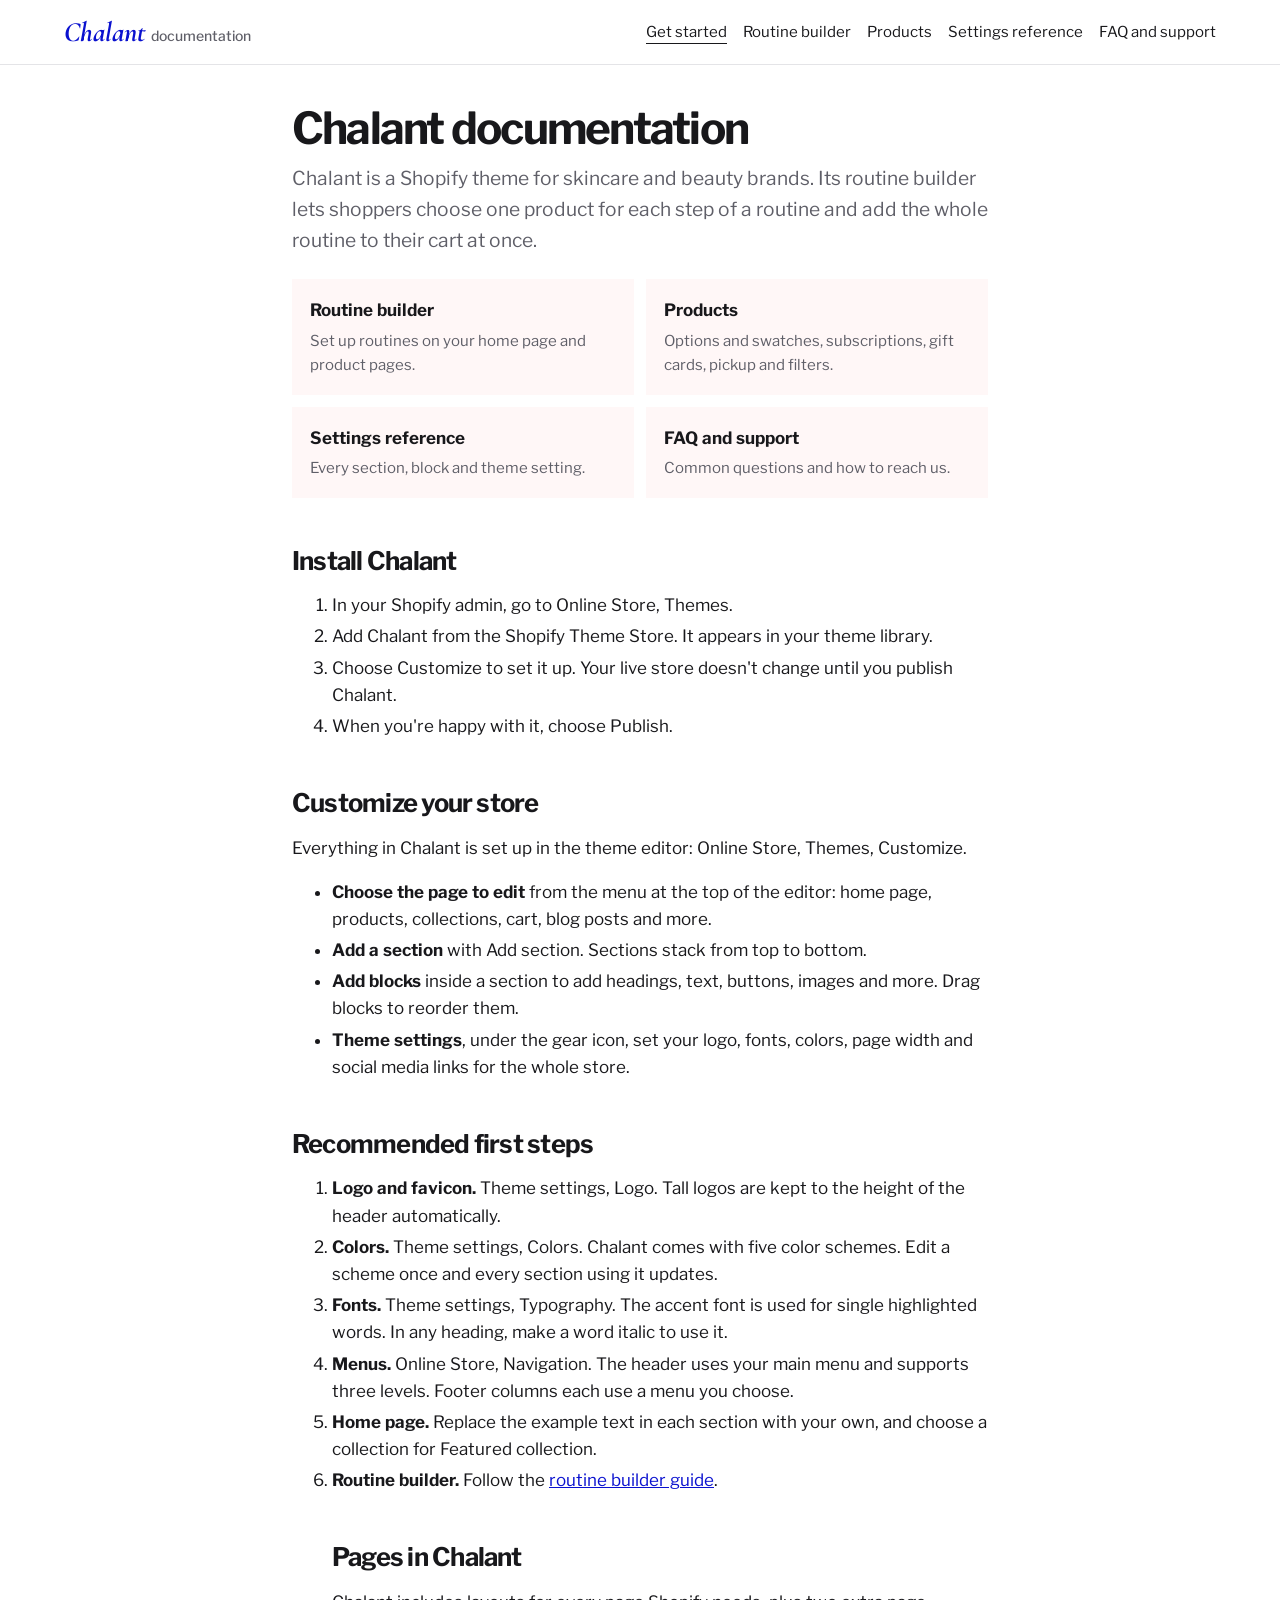
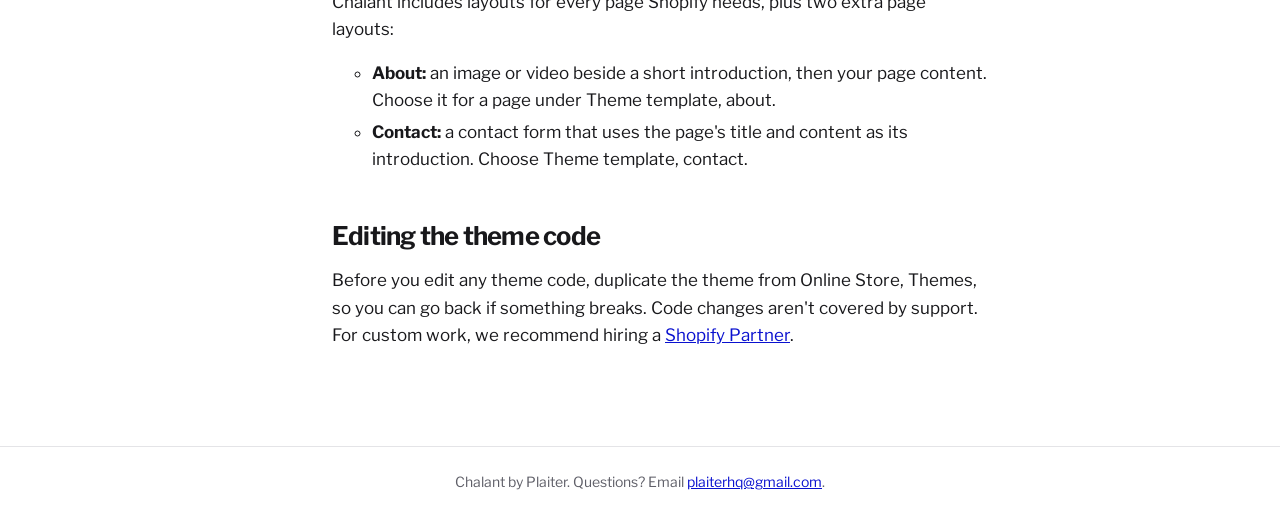
==== index.html @ dfd366be "Chalant merchant documentation Co-Authored-By: Claude Opus 5.5 <noreply@anthropic.com>" ====
<!doctype html>
<html lang="en">
<head>
<meta charset="utf-8">
<meta name="viewport" content="width=device-width, initial-scale=1">
<title>Get started – Chalant documentation</title>
<meta name="description" content="Documentation for Chalant, a Shopify theme for skincare and beauty brands.">
<link rel="preconnect" href="https://fonts.googleapis.com">
<link rel="stylesheet" href="https://fonts.googleapis.com/css2?family=Cormorant:ital,wght@1,700&family=Libre+Franklin:wght@400;500;600;700&display=swap">
<link rel="stylesheet" href="style.css">
</head>
<body>
<a class="skip" href="#content">Skip to content</a>
<header class="top"><div class="top-inner"><a class="brand" href="index.html">Chalant<span>documentation</span></a><nav aria-label="Documentation"><a href="index.html" aria-current="page">Get started</a><a href="routine-builder.html">Routine builder</a><a href="products.html">Products</a><a href="settings.html">Settings reference</a><a href="faq.html">FAQ and support</a></nav></div></header>
<main id="content">

<h1>Chalant documentation</h1>
<p class="lede">Chalant is a Shopify theme for skincare and beauty brands. Its routine builder lets shoppers choose one product for each step of a routine and add the whole routine to their cart at once.</p>

<div class="cards">
  <a class="card" href="routine-builder.html"><strong>Routine builder</strong><span>Set up routines on your home page and product pages.</span></a>
  <a class="card" href="products.html"><strong>Products</strong><span>Options and swatches, subscriptions, gift cards, pickup and filters.</span></a>
  <a class="card" href="settings.html"><strong>Settings reference</strong><span>Every section, block and theme setting.</span></a>
  <a class="card" href="faq.html"><strong>FAQ and support</strong><span>Common questions and how to reach us.</span></a>
</div>

<h2 id="install">Install Chalant</h2>
<ol>
  <li>In your Shopify admin, go to Online Store, Themes.</li>
  <li>Add Chalant from the Shopify Theme Store. It appears in your theme library.</li>
  <li>Choose Customize to set it up. Your live store doesn't change until you publish Chalant.</li>
  <li>When you're happy with it, choose Publish.</li>
</ol>

<h2 id="customize">Customize your store</h2>
<p>Everything in Chalant is set up in the theme editor: Online Store, Themes, Customize.</p>
<ul>
  <li><strong>Choose the page to edit</strong> from the menu at the top of the editor: home page, products, collections, cart, blog posts and more.</li>
  <li><strong>Add a section</strong> with Add section. Sections stack from top to bottom.</li>
  <li><strong>Add blocks</strong> inside a section to add headings, text, buttons, images and more. Drag blocks to reorder them.</li>
  <li><strong>Theme settings</strong>, under the gear icon, set your logo, fonts, colors, page width and social media links for the whole store.</li>
</ul>

<h2 id="first-steps">Recommended first steps</h2>
<ol>
  <li><strong>Logo and favicon.</strong> Theme settings, Logo. Tall logos are kept to the height of the header automatically.</li>
  <li><strong>Colors.</strong> Theme settings, Colors. Chalant comes with five color schemes. Edit a scheme once and every section using it updates.</li>
  <li><strong>Fonts.</strong> Theme settings, Typography. The accent font is used for single highlighted words. In any heading, make a word italic to use it.</li>
  <li><strong>Menus.</strong> Online Store, Navigation. The header uses your main menu and supports three levels. Footer columns each use a menu you choose.</li>
  <li><strong>Home page.</strong> Replace the example text in each section with your own, and choose a collection for Featured collection.</li>
  <li><strong>Routine builder.</strong> Follow the <a href="routine-builder.html">routine builder guide</a>.</li>
</ul>

<h2 id="templates">Pages in Chalant</h2>
<p>Chalant includes layouts for every page Shopify needs, plus two extra page layouts:</p>
<ul>
  <li><strong>About:</strong> an image or video beside a short introduction, then your page content. Choose it for a page under Theme template, about.</li>
  <li><strong>Contact:</strong> a contact form that uses the page's title and content as its introduction. Choose Theme template, contact.</li>
</ul>

<h2 id="code">Editing the theme code</h2>
<p>Before you edit any theme code, duplicate the theme from Online Store, Themes, so you can go back if something breaks. Code changes aren't covered by support. For custom work, we recommend hiring a <a href="https://www.shopify.com/partners/directory">Shopify Partner</a>.</p>

</main>
<footer>Chalant by Plaiter. Questions? Email <a href="mailto:plaiterhq@gmail.com">plaiterhq@gmail.com</a>.</footer>
</body>
</html>
---- style.css ----
:root{--bg:#fff;--fg:#18181b;--muted:#5f5f68;--surface:#f4f4f5;--blush:#fff7f7;--line:#e4e4e7;--accent:#0a11cf;
--body:"Libre Franklin","Helvetica Neue",Arial,sans-serif;--display:"Cormorant",Georgia,serif}
@media (prefers-color-scheme:dark){:root{--bg:#0d0d10;--fg:#f4f4f5;--muted:#a8a8b3;--surface:#1b1b20;--blush:#1f1618;--line:#2c2c33;--accent:#9da1ff;color-scheme:dark}}
*{box-sizing:border-box}
body{margin:0;background:var(--bg);color:var(--fg);font:400 17px/1.6 var(--body)}
a{color:var(--accent)}
a:hover{text-decoration-thickness:2px}
:focus-visible{outline:2px solid var(--accent);outline-offset:3px}
.skip{position:absolute;left:-999px}.skip:focus{left:16px;top:16px;background:var(--bg);padding:8px 12px;z-index:2}
.top{border-bottom:1px solid var(--line);padding:0 20px}
.top-inner{max-width:72rem;margin:0 auto;display:flex;flex-wrap:wrap;align-items:center;gap:8px 24px;min-height:64px}
.brand{font:italic 700 28px/1 var(--display);color:var(--accent);text-decoration:none;margin-right:auto}
.brand span{font:500 14px var(--body);color:var(--muted);font-style:normal;margin-left:6px}
.top nav{display:flex;flex-wrap:wrap;gap:4px 16px}
.top nav a{color:var(--fg);text-decoration:none;font-size:15px;padding:10px 0}
.top nav a[aria-current=page]{text-decoration:underline;text-underline-offset:6px}
.top nav a:hover{color:var(--accent)}
main{max-width:46rem;margin:0 auto;padding:40px 20px 80px}
main.wide{max-width:60rem}
h1{font-size:clamp(2rem,1.6rem + 2vw,2.75rem);line-height:1.05;letter-spacing:-.04em;margin:0 0 12px;text-wrap:balance}
h2{font-size:1.6rem;letter-spacing:-.03em;margin:48px 0 12px;line-height:1.15}
h3{font-size:1.25rem;letter-spacing:-.02em;margin:36px 0 8px}
h4{font-size:1.05rem;margin:28px 0 6px}
h5{font-size:.95rem;margin:16px 0 6px;color:var(--muted)}
.lede{font-size:1.2rem;color:var(--muted);margin:0 0 24px}
.muted{color:var(--muted)}
li{margin:4px 0}
code{background:var(--surface);padding:1px 6px;font-size:.9em}
.cards{display:grid;grid-template-columns:repeat(2,minmax(0,1fr));gap:12px;margin:24px 0}
@media (max-width:560px){.cards{grid-template-columns:1fr}}
.card{display:flex;flex-direction:column;gap:4px;padding:18px;background:var(--blush);color:var(--fg);text-decoration:none}
.card span{color:var(--muted);font-size:15px}
.card:hover strong{color:var(--accent)}
.toc{display:flex;flex-wrap:wrap;gap:8px;margin:0 0 8px}
.toc a{background:var(--surface);color:var(--fg);text-decoration:none;padding:8px 14px;border-radius:999px;font-size:15px}
.table{overflow-x:auto;margin:8px 0 16px}
table{border-collapse:collapse;width:100%;font-size:15px}
th,td{text-align:left;vertical-align:top;padding:10px 12px;border-bottom:1px solid var(--line)}
thead th{font-size:13px;text-transform:uppercase;letter-spacing:.05em;color:var(--muted)}
tbody th{font-weight:600;width:34%}
tr.group th{background:var(--surface);font-size:13px;text-transform:uppercase;letter-spacing:.05em}
tr.note td{color:var(--muted)}
details{border-bottom:1px solid var(--line);padding:4px 0}
summary{cursor:pointer;font-weight:600;min-height:44px;display:flex;align-items:center}
summary:hover{color:var(--accent)}
details p{margin:0 0 14px;color:var(--muted)}
footer{border-top:1px solid var(--line);padding:24px 20px;color:var(--muted);font-size:14px;text-align:center}
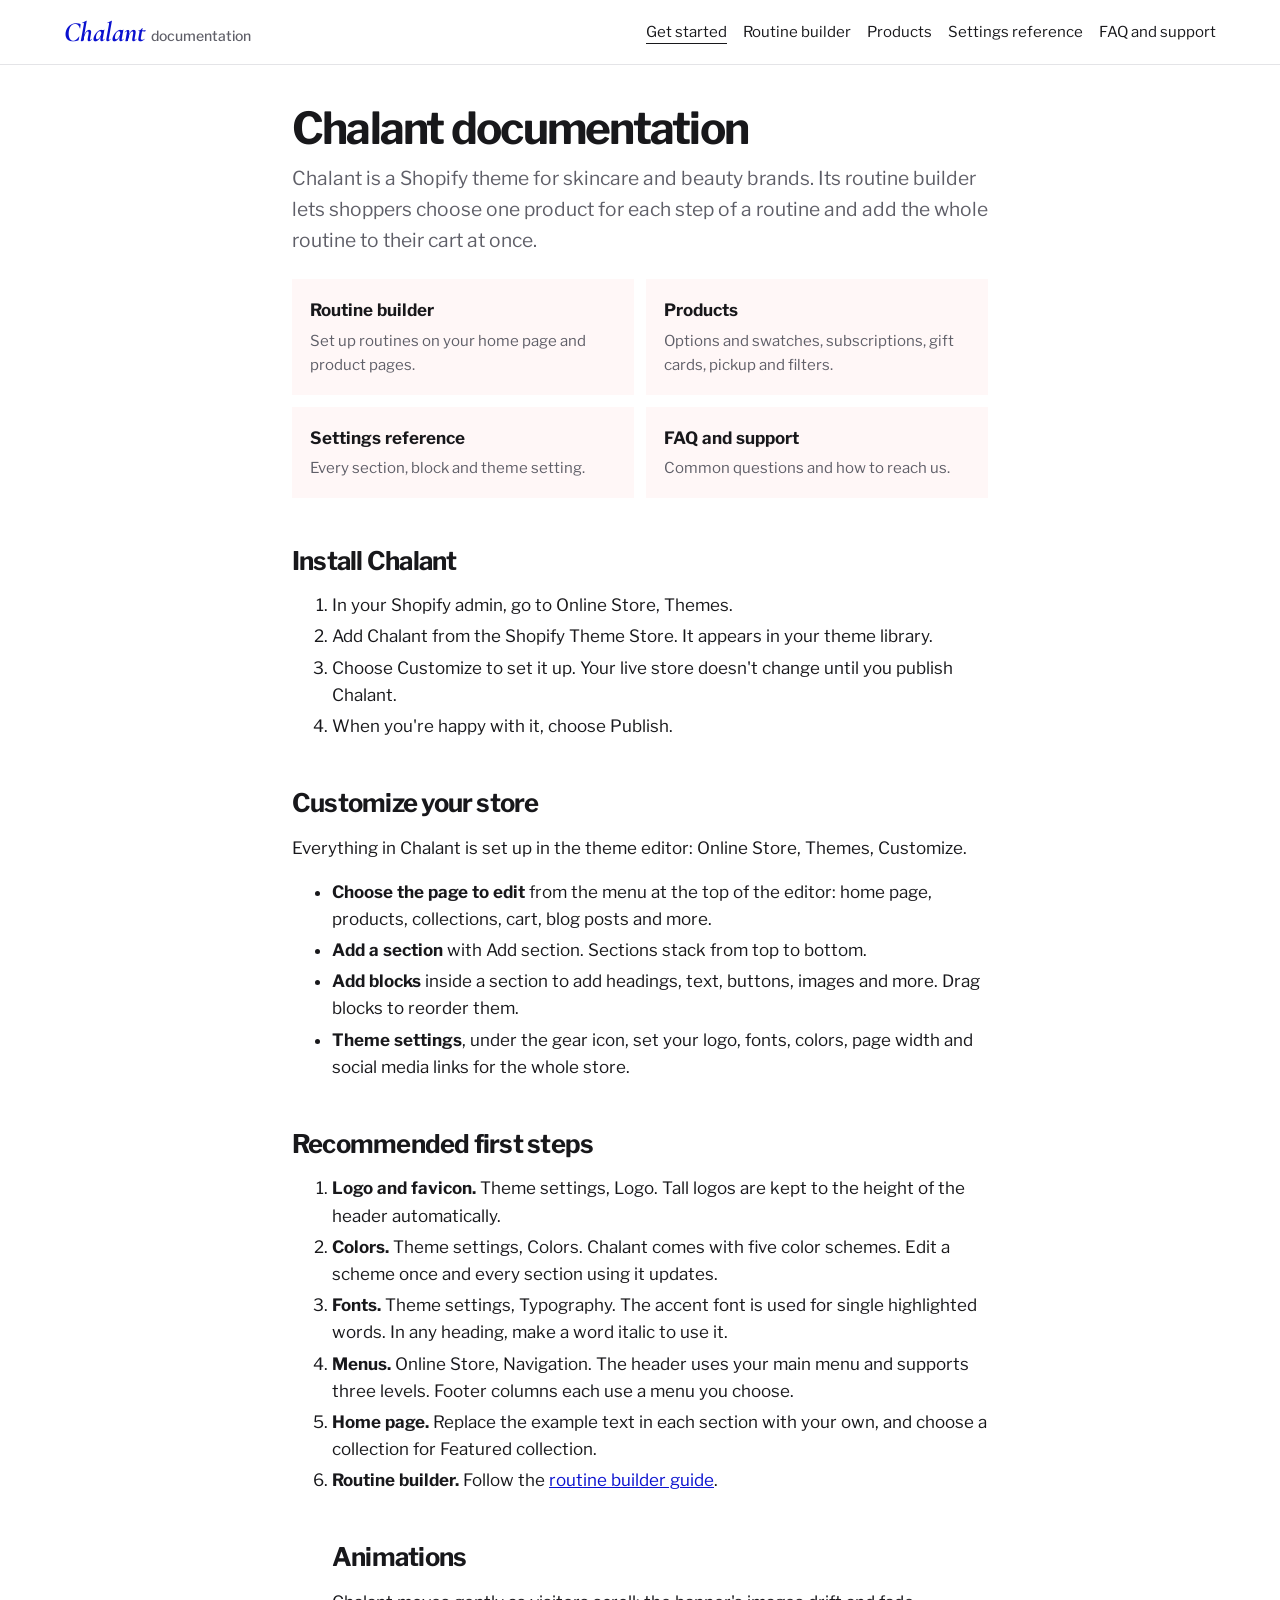
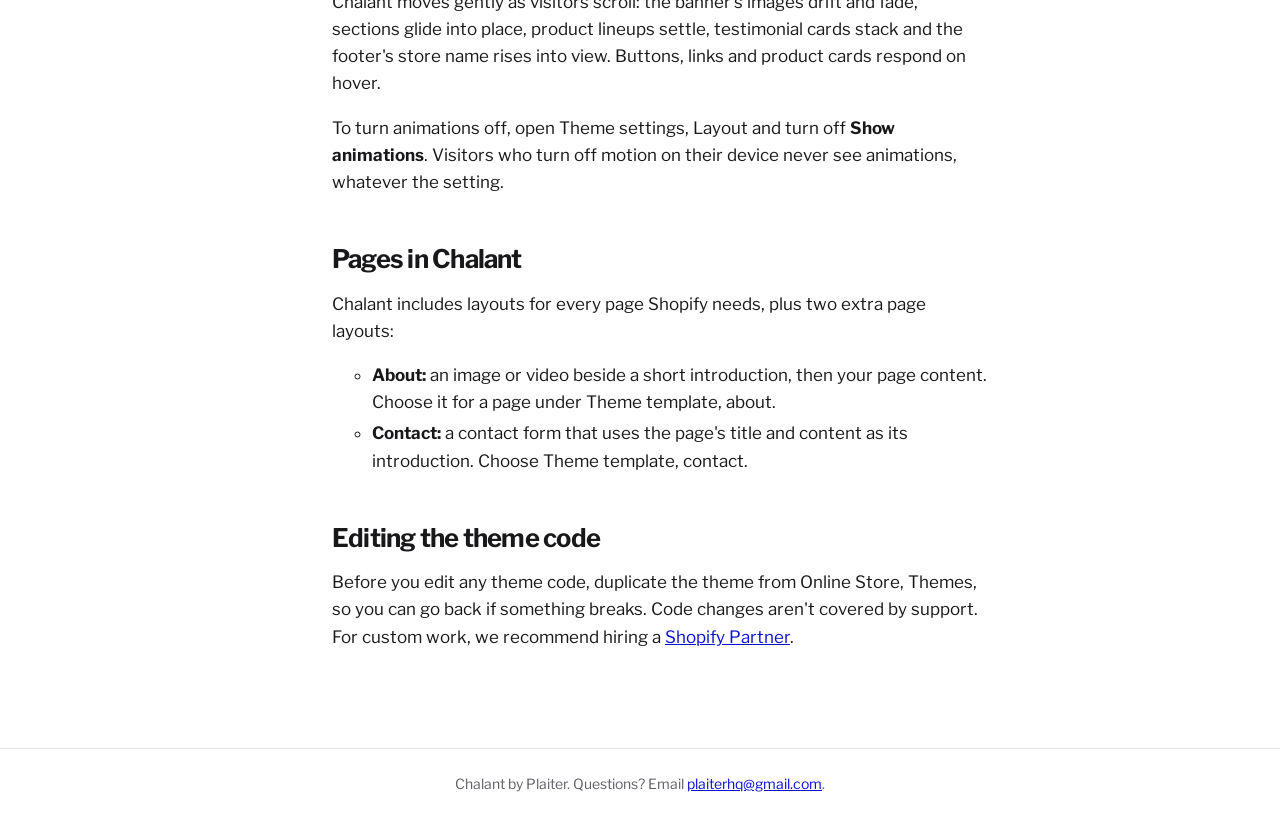
==== commit ff6bc145: "Document animations, the foreground image and the Product lineup section Co-Authored-By: Claude Opus" ====
--- a/index.html
+++ b/index.html
@@ -51,6 +51,10 @@
   <li><strong>Routine builder.</strong> Follow the <a href="routine-builder.html">routine builder guide</a>.</li>
 </ul>
 
+<h2 id="animations">Animations</h2>
+<p>Chalant moves gently as visitors scroll: the banner's images drift and fade, sections glide into place, product lineups settle, testimonial cards stack and the footer's store name rises into view. Buttons, links and product cards respond on hover.</p>
+<p>To turn animations off, open Theme settings, Layout and turn off <strong>Show animations</strong>. Visitors who turn off motion on their device never see animations, whatever the setting.</p>
+
 <h2 id="templates">Pages in Chalant</h2>
 <p>Chalant includes layouts for every page Shopify needs, plus two extra page layouts:</p>
 <ul>
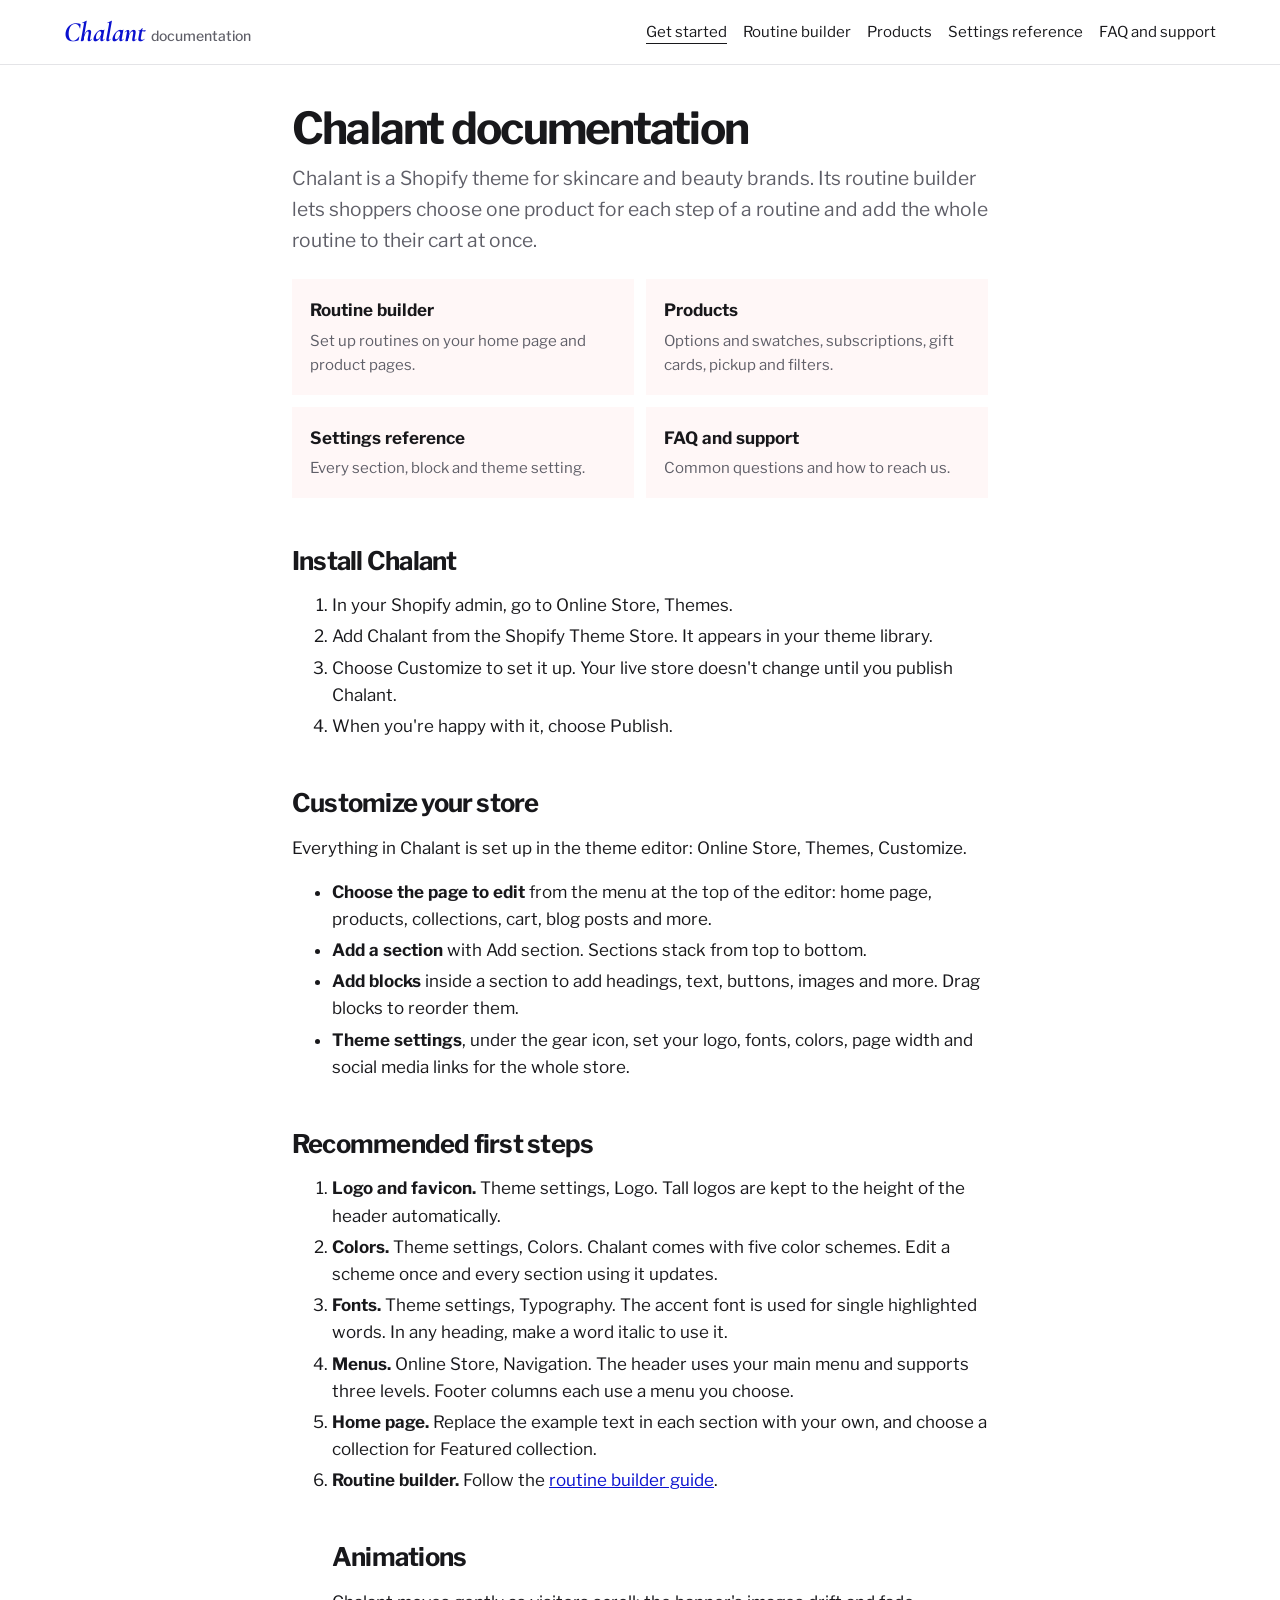
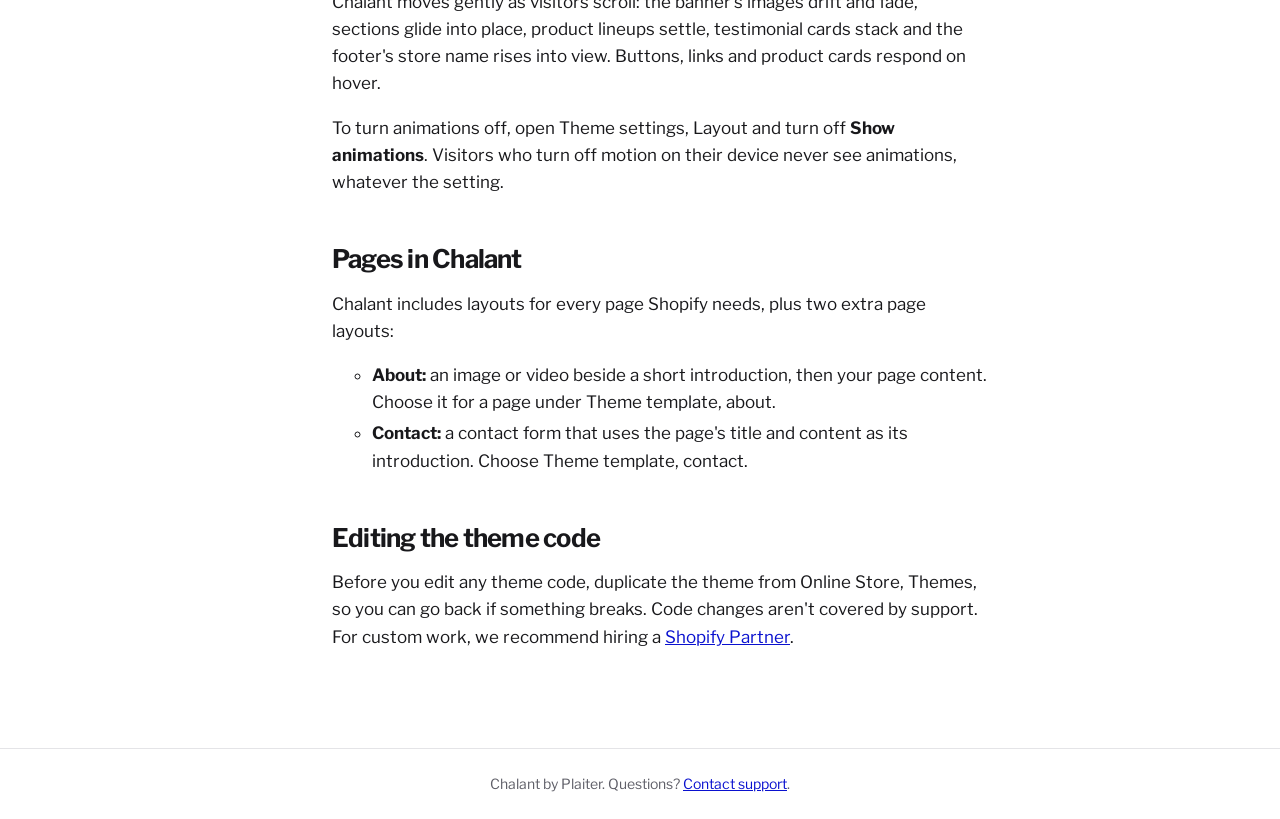
==== commit 32e21d21: "Link the Chalant support form Co-Authored-By: Claude Opus 5.5 <noreply@anthropic.com>" ====
--- a/index.html
+++ b/index.html
@@ -66,6 +66,6 @@
 <p>Before you edit any theme code, duplicate the theme from Online Store, Themes, so you can go back if something breaks. Code changes aren't covered by support. For custom work, we recommend hiring a <a href="https://www.shopify.com/partners/directory">Shopify Partner</a>.</p>
 
 </main>
-<footer>Chalant by Plaiter. Questions? Email <a href="mailto:plaiterhq@gmail.com">plaiterhq@gmail.com</a>.</footer>
+<footer>Chalant by Plaiter. Questions? <a href="https://form.jotform.com/262867756735071">Contact support</a>.</footer>
 </body>
 </html>
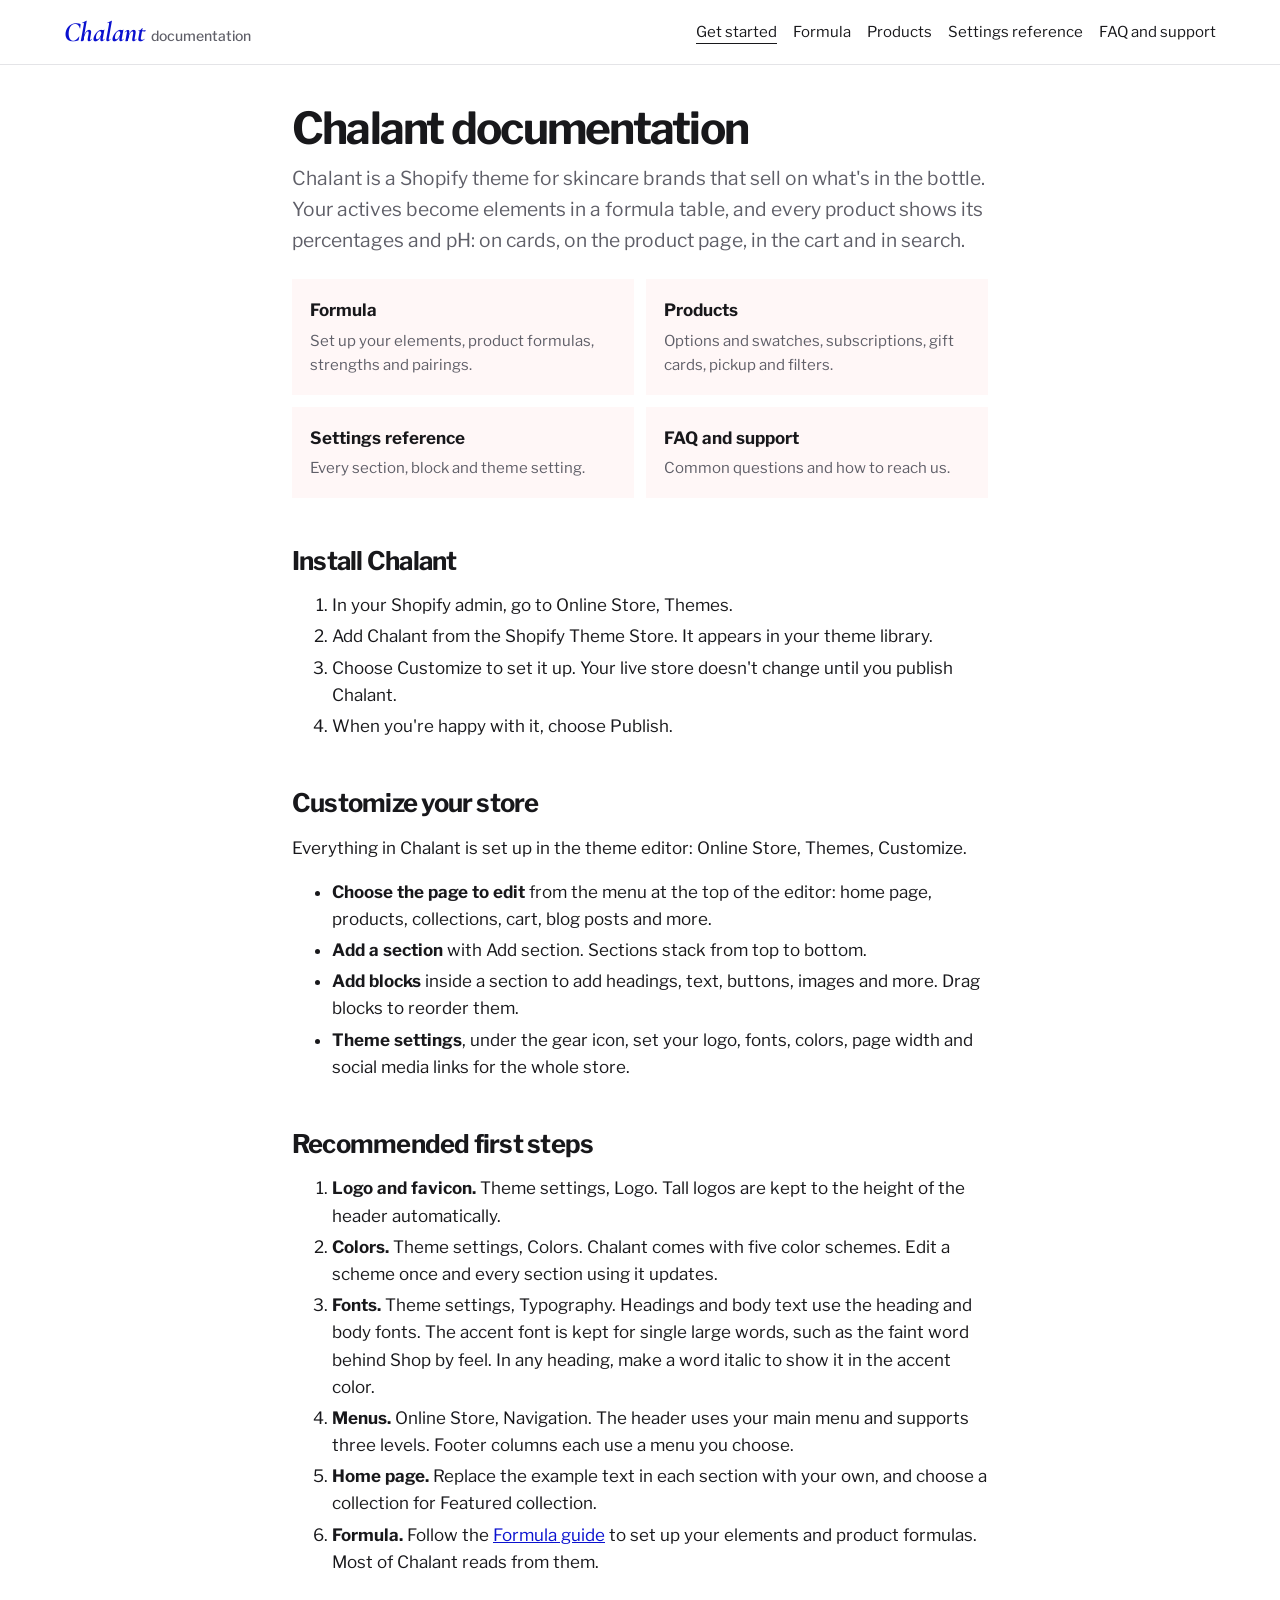
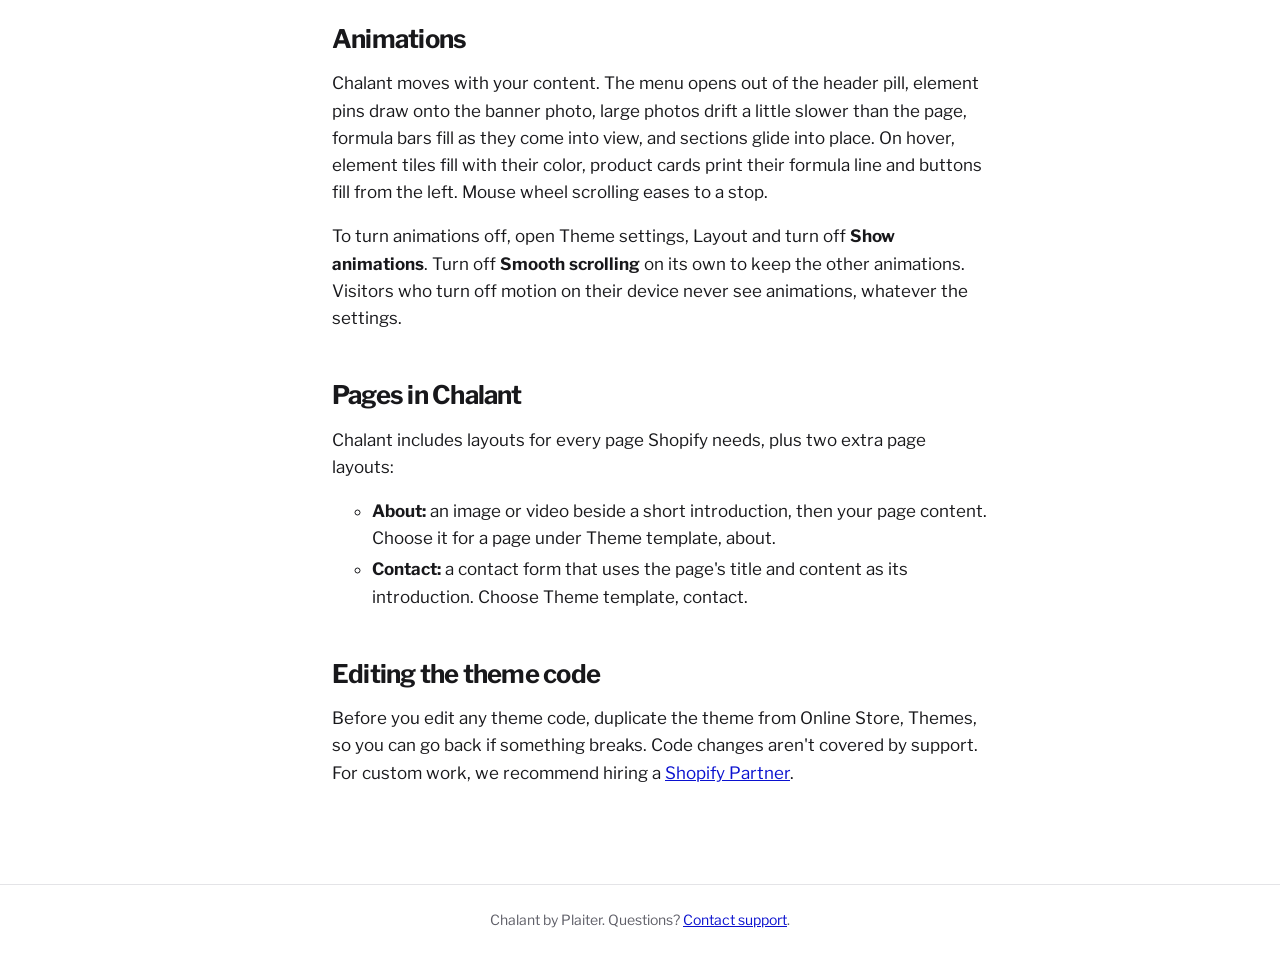
==== commit b45d291e: "Document Chalant Formula: elements, formulas, strengths and pairings Replace the routine builder gui" ====
--- a/index.html
+++ b/index.html
@@ -11,14 +11,14 @@
 </head>
 <body>
 <a class="skip" href="#content">Skip to content</a>
-<header class="top"><div class="top-inner"><a class="brand" href="index.html">Chalant<span>documentation</span></a><nav aria-label="Documentation"><a href="index.html" aria-current="page">Get started</a><a href="routine-builder.html">Routine builder</a><a href="products.html">Products</a><a href="settings.html">Settings reference</a><a href="faq.html">FAQ and support</a></nav></div></header>
+<header class="top"><div class="top-inner"><a class="brand" href="index.html">Chalant<span>documentation</span></a><nav aria-label="Documentation"><a href="index.html" aria-current="page">Get started</a><a href="formula.html">Formula</a><a href="products.html">Products</a><a href="settings.html">Settings reference</a><a href="faq.html">FAQ and support</a></nav></div></header>
 <main id="content">
 
 <h1>Chalant documentation</h1>
-<p class="lede">Chalant is a Shopify theme for skincare and beauty brands. Its routine builder lets shoppers choose one product for each step of a routine and add the whole routine to their cart at once.</p>
+<p class="lede">Chalant is a Shopify theme for skincare brands that sell on what's in the bottle. Your actives become elements in a formula table, and every product shows its percentages and pH: on cards, on the product page, in the cart and in search.</p>
 
 <div class="cards">
-  <a class="card" href="routine-builder.html"><strong>Routine builder</strong><span>Set up routines on your home page and product pages.</span></a>
+  <a class="card" href="formula.html"><strong>Formula</strong><span>Set up your elements, product formulas, strengths and pairings.</span></a>
   <a class="card" href="products.html"><strong>Products</strong><span>Options and swatches, subscriptions, gift cards, pickup and filters.</span></a>
   <a class="card" href="settings.html"><strong>Settings reference</strong><span>Every section, block and theme setting.</span></a>
   <a class="card" href="faq.html"><strong>FAQ and support</strong><span>Common questions and how to reach us.</span></a>
@@ -45,15 +45,15 @@
 <ol>
   <li><strong>Logo and favicon.</strong> Theme settings, Logo. Tall logos are kept to the height of the header automatically.</li>
   <li><strong>Colors.</strong> Theme settings, Colors. Chalant comes with five color schemes. Edit a scheme once and every section using it updates.</li>
-  <li><strong>Fonts.</strong> Theme settings, Typography. The accent font is used for single highlighted words. In any heading, make a word italic to use it.</li>
+  <li><strong>Fonts.</strong> Theme settings, Typography. Headings and body text use the heading and body fonts. The accent font is kept for single large words, such as the faint word behind Shop by feel. In any heading, make a word italic to show it in the accent color.</li>
   <li><strong>Menus.</strong> Online Store, Navigation. The header uses your main menu and supports three levels. Footer columns each use a menu you choose.</li>
   <li><strong>Home page.</strong> Replace the example text in each section with your own, and choose a collection for Featured collection.</li>
-  <li><strong>Routine builder.</strong> Follow the <a href="routine-builder.html">routine builder guide</a>.</li>
+  <li><strong>Formula.</strong> Follow the <a href="formula.html">Formula guide</a> to set up your elements and product formulas. Most of Chalant reads from them.</li>
 </ul>
 
 <h2 id="animations">Animations</h2>
-<p>Chalant moves gently as visitors scroll: the banner's images drift and fade, sections glide into place, product lineups settle, testimonial cards stack and the footer's store name rises into view. Buttons, links and product cards respond on hover.</p>
-<p>To turn animations off, open Theme settings, Layout and turn off <strong>Show animations</strong>. Visitors who turn off motion on their device never see animations, whatever the setting.</p>
+<p>Chalant moves with your content. The menu opens out of the header pill, element pins draw onto the banner photo, large photos drift a little slower than the page, formula bars fill as they come into view, and sections glide into place. On hover, element tiles fill with their color, product cards print their formula line and buttons fill from the left. Mouse wheel scrolling eases to a stop.</p>
+<p>To turn animations off, open Theme settings, Layout and turn off <strong>Show animations</strong>. Turn off <strong>Smooth scrolling</strong> on its own to keep the other animations. Visitors who turn off motion on their device never see animations, whatever the settings.</p>
 
 <h2 id="templates">Pages in Chalant</h2>
 <p>Chalant includes layouts for every page Shopify needs, plus two extra page layouts:</p>
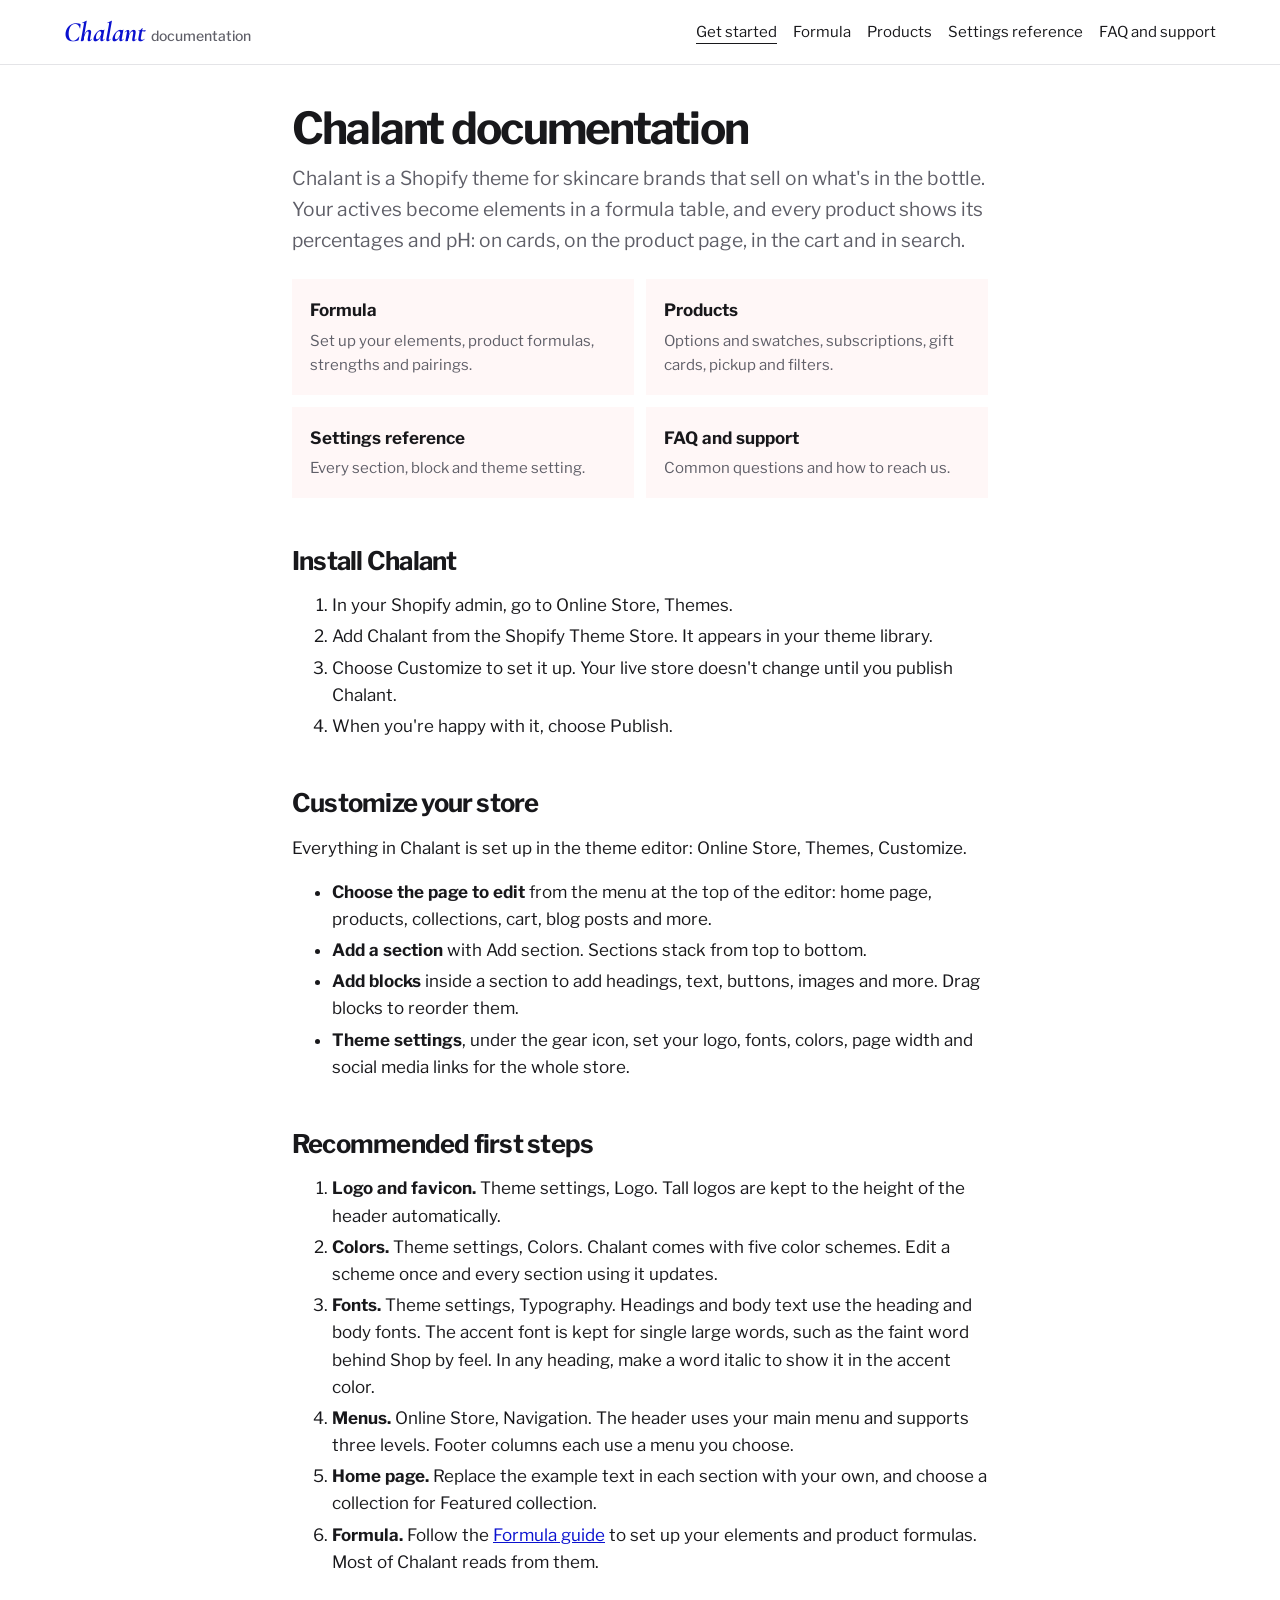
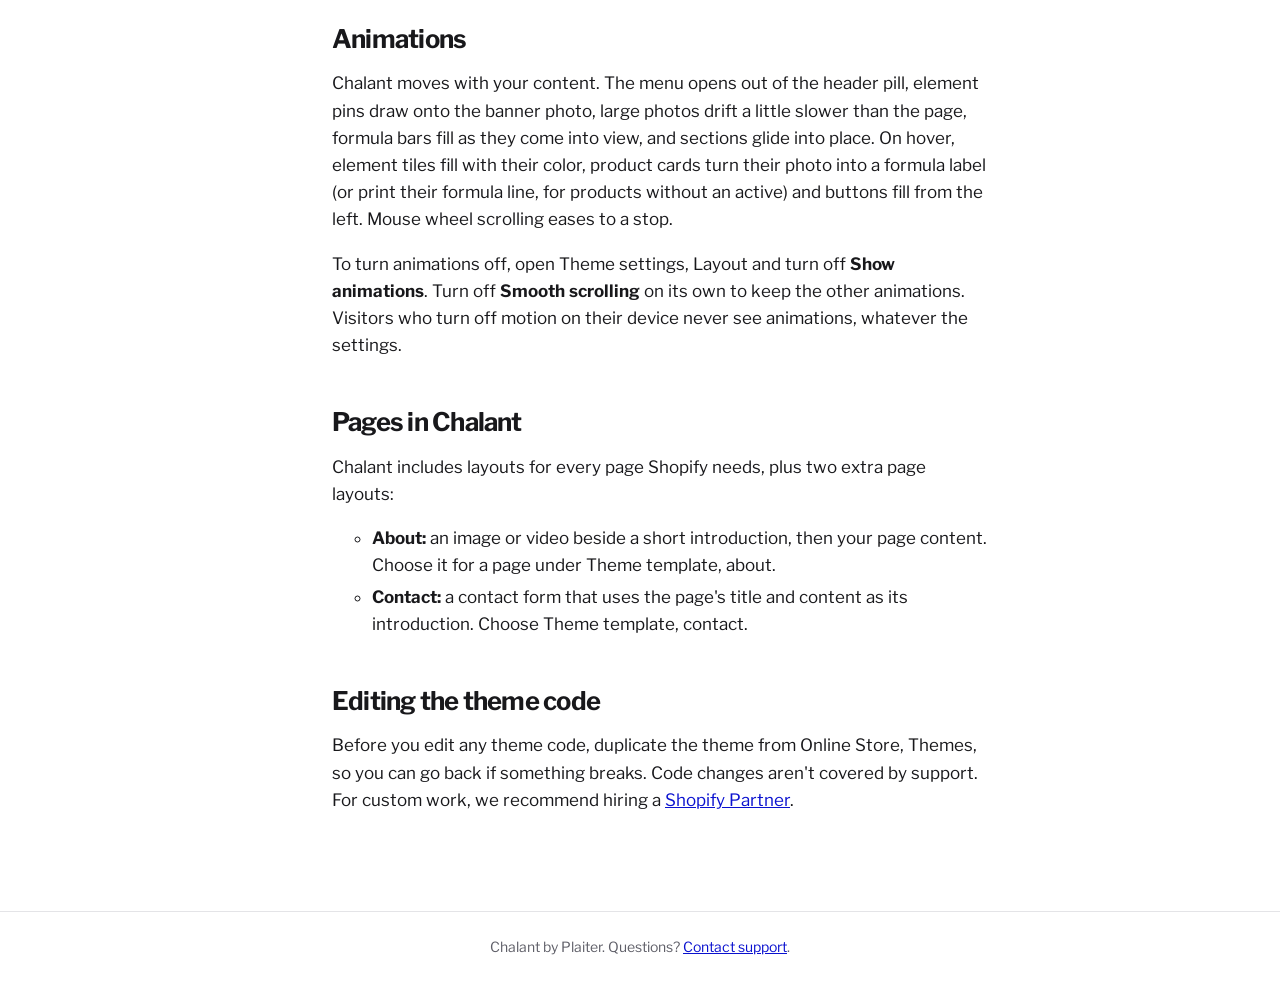
==== commit 7a563dc3: "Describe the product card's formula hover Co-Authored-By: Claude Opus 5.5 <noreply@anthropic.com>" ====
--- a/index.html
+++ b/index.html
@@ -52,7 +52,7 @@
 </ul>
 
 <h2 id="animations">Animations</h2>
-<p>Chalant moves with your content. The menu opens out of the header pill, element pins draw onto the banner photo, large photos drift a little slower than the page, formula bars fill as they come into view, and sections glide into place. On hover, element tiles fill with their color, product cards print their formula line and buttons fill from the left. Mouse wheel scrolling eases to a stop.</p>
+<p>Chalant moves with your content. The menu opens out of the header pill, element pins draw onto the banner photo, large photos drift a little slower than the page, formula bars fill as they come into view, and sections glide into place. On hover, element tiles fill with their color, product cards turn their photo into a formula label (or print their formula line, for products without an active) and buttons fill from the left. Mouse wheel scrolling eases to a stop.</p>
 <p>To turn animations off, open Theme settings, Layout and turn off <strong>Show animations</strong>. Turn off <strong>Smooth scrolling</strong> on its own to keep the other animations. Visitors who turn off motion on their device never see animations, whatever the settings.</p>
 
 <h2 id="templates">Pages in Chalant</h2>
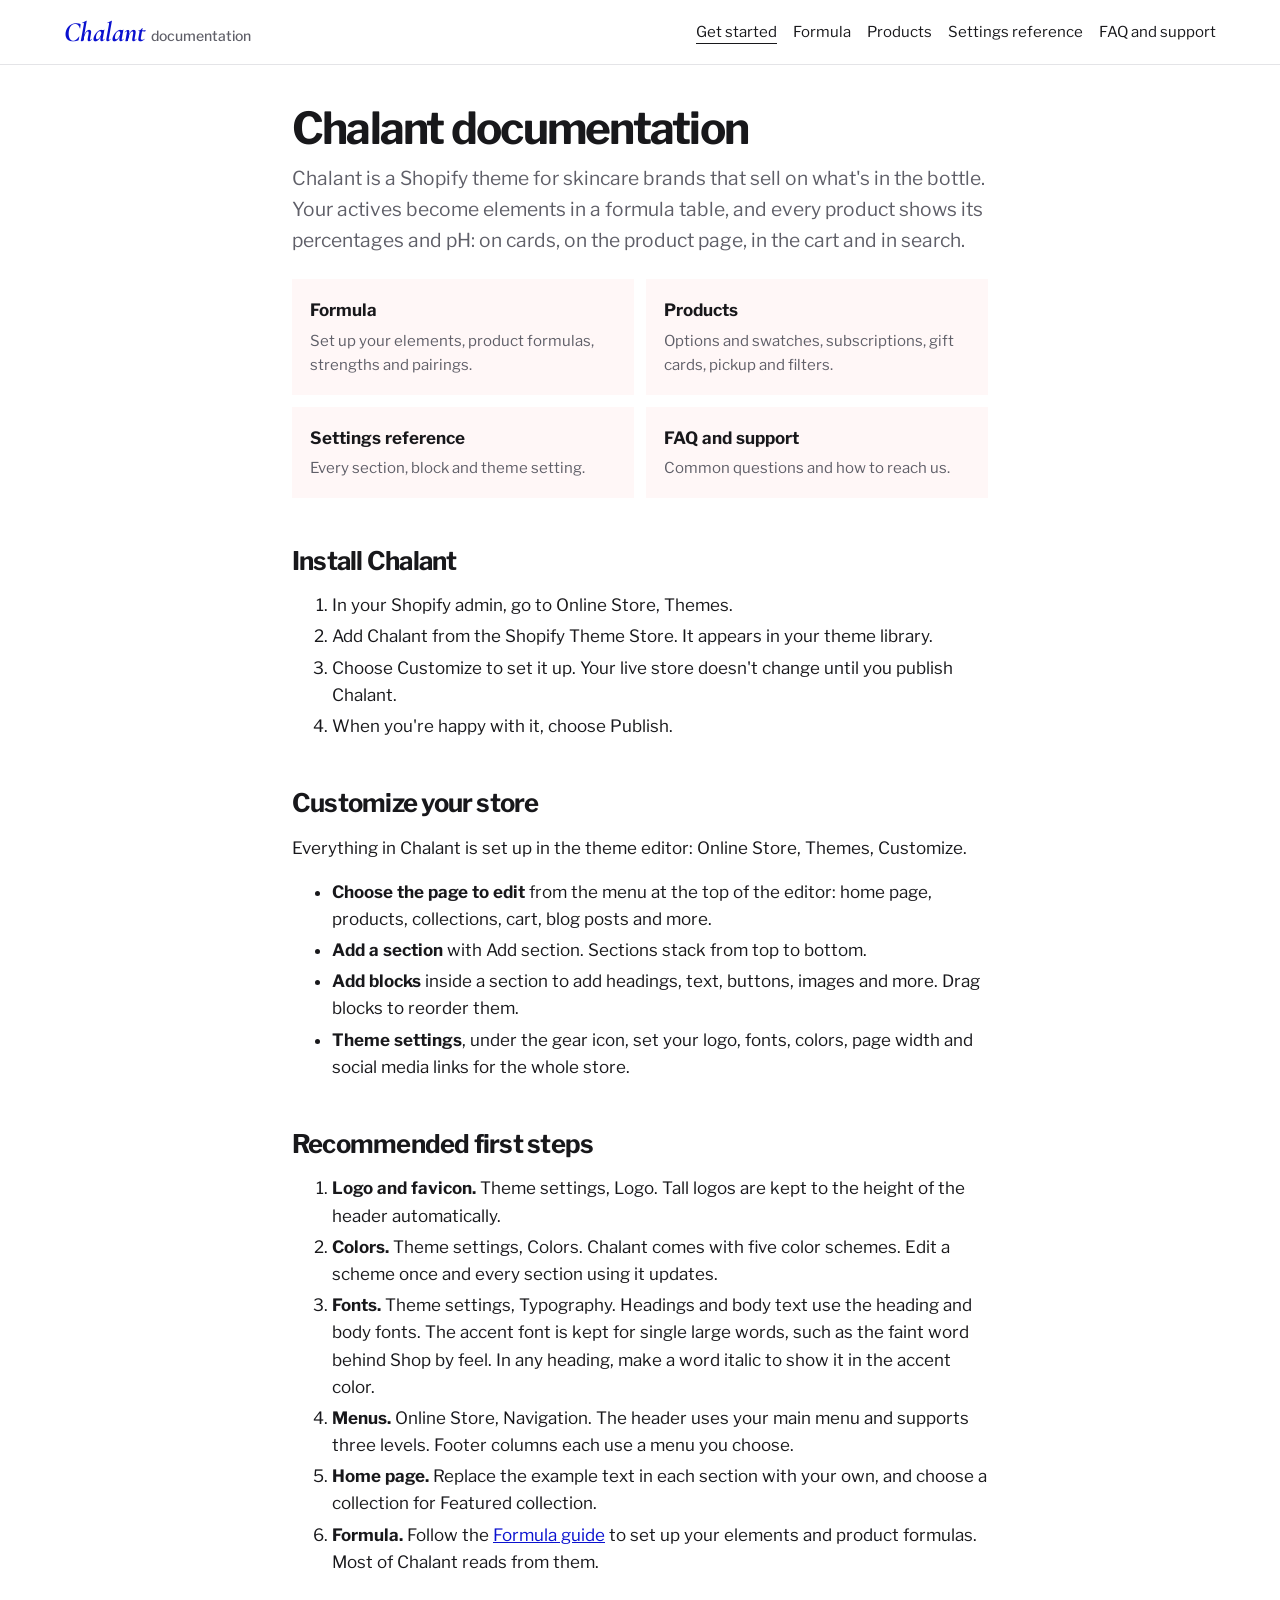
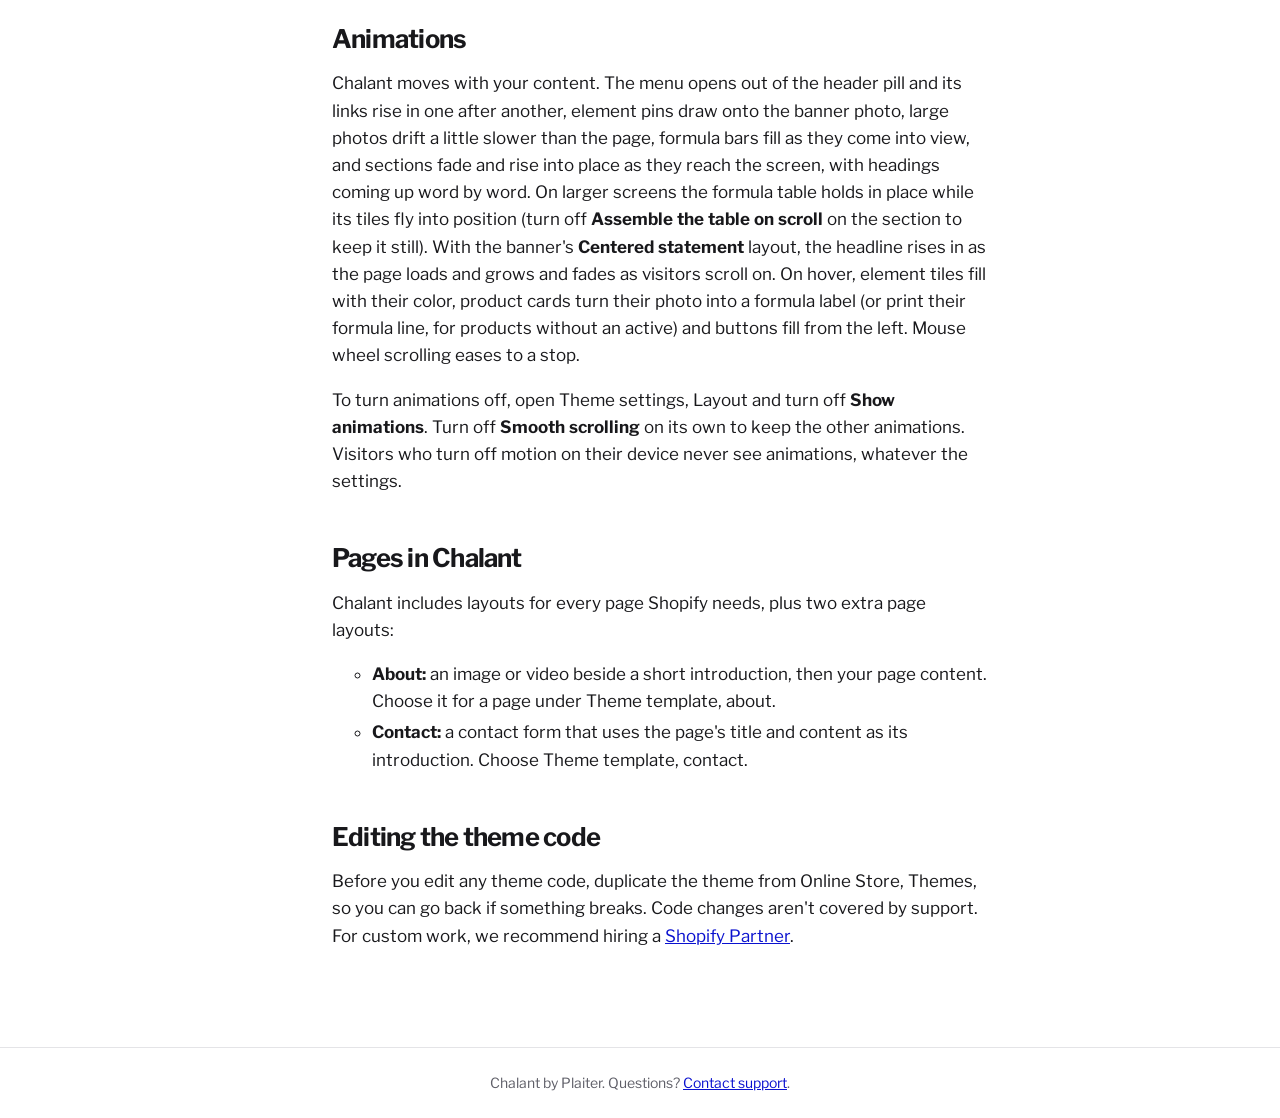
==== commit 403871f7: "Document the centered statement banner, table assembly and new motion Co-Authored-By: Claude Opus 5." ====
--- a/index.html
+++ b/index.html
@@ -52,7 +52,7 @@
 </ul>
 
 <h2 id="animations">Animations</h2>
-<p>Chalant moves with your content. The menu opens out of the header pill, element pins draw onto the banner photo, large photos drift a little slower than the page, formula bars fill as they come into view, and sections glide into place. On hover, element tiles fill with their color, product cards turn their photo into a formula label (or print their formula line, for products without an active) and buttons fill from the left. Mouse wheel scrolling eases to a stop.</p>
+<p>Chalant moves with your content. The menu opens out of the header pill and its links rise in one after another, element pins draw onto the banner photo, large photos drift a little slower than the page, formula bars fill as they come into view, and sections fade and rise into place as they reach the screen, with headings coming up word by word. On larger screens the formula table holds in place while its tiles fly into position (turn off <strong>Assemble the table on scroll</strong> on the section to keep it still). With the banner's <strong>Centered statement</strong> layout, the headline rises in as the page loads and grows and fades as visitors scroll on. On hover, element tiles fill with their color, product cards turn their photo into a formula label (or print their formula line, for products without an active) and buttons fill from the left. Mouse wheel scrolling eases to a stop.</p>
 <p>To turn animations off, open Theme settings, Layout and turn off <strong>Show animations</strong>. Turn off <strong>Smooth scrolling</strong> on its own to keep the other animations. Visitors who turn off motion on their device never see animations, whatever the settings.</p>
 
 <h2 id="templates">Pages in Chalant</h2>
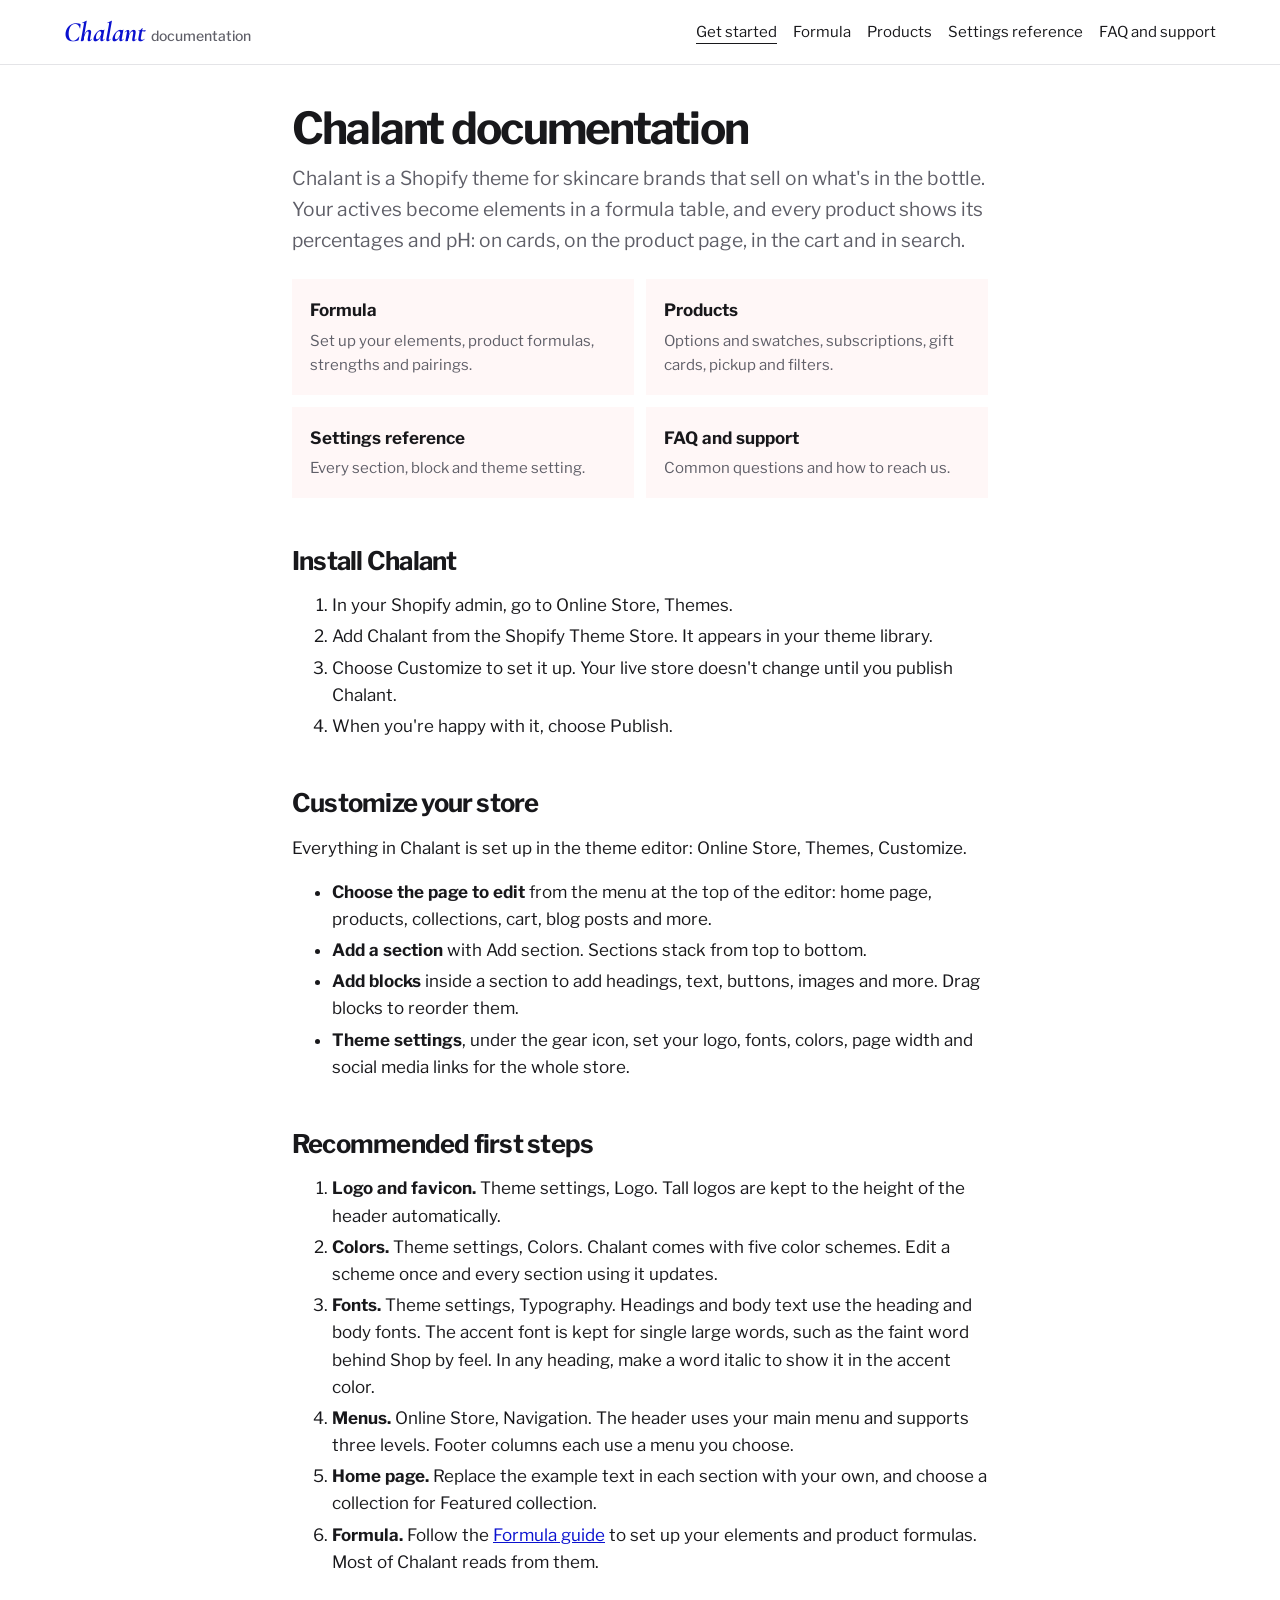
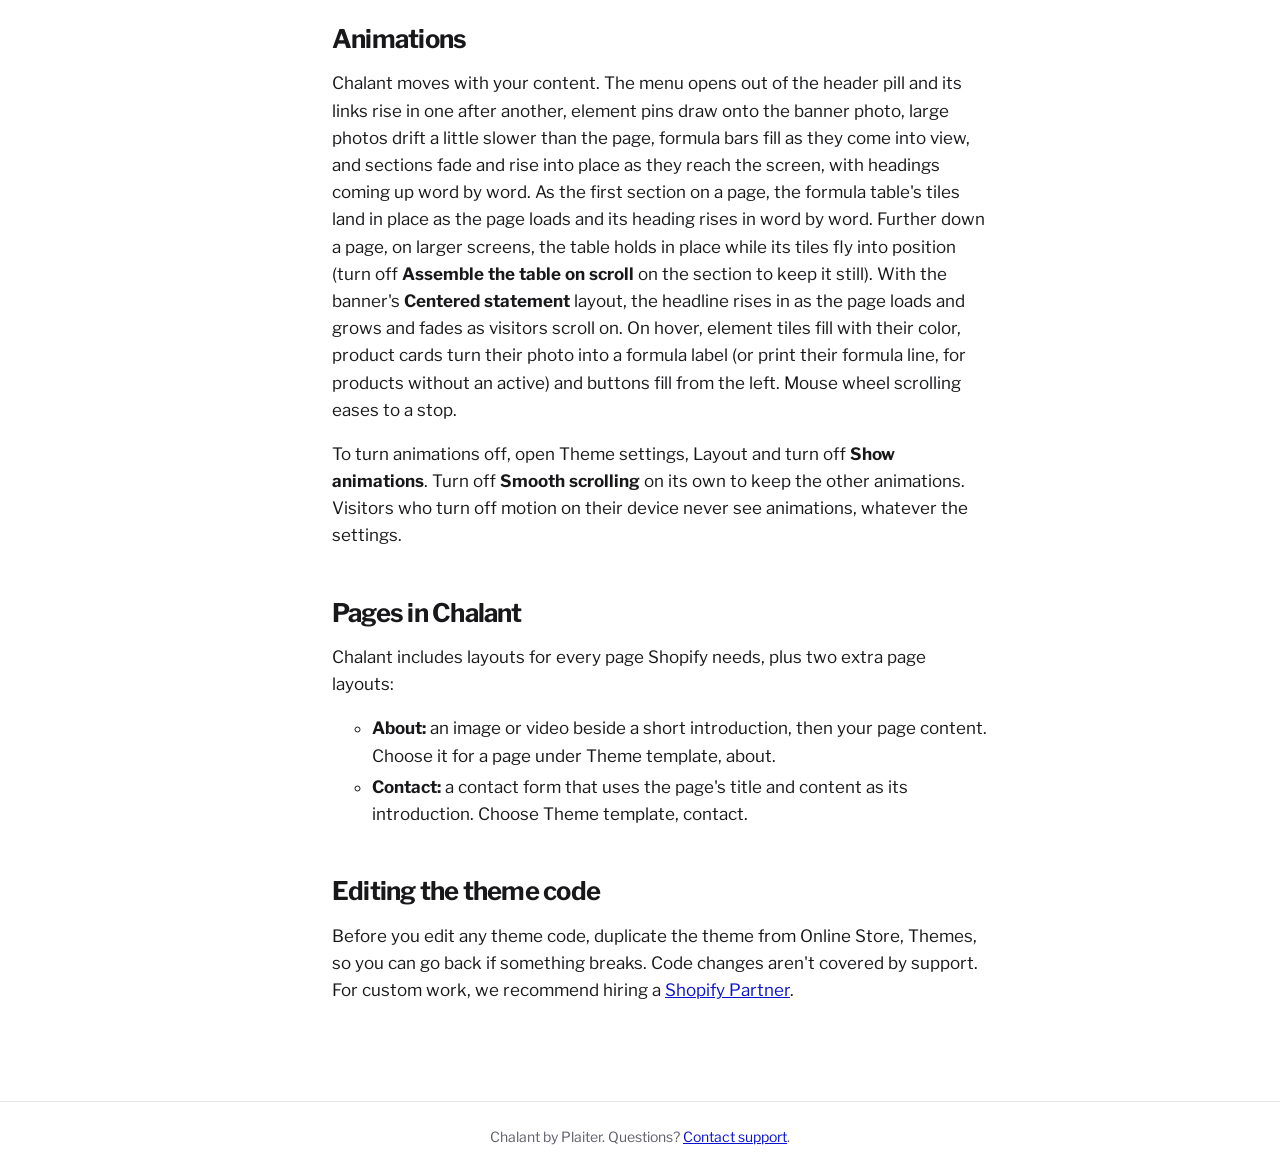
==== commit b8ce6c29: "Formula table leads the home page; strength and pH filters; doubled actives in the formula check Co-" ====
--- a/index.html
+++ b/index.html
@@ -52,7 +52,7 @@
 </ul>
 
 <h2 id="animations">Animations</h2>
-<p>Chalant moves with your content. The menu opens out of the header pill and its links rise in one after another, element pins draw onto the banner photo, large photos drift a little slower than the page, formula bars fill as they come into view, and sections fade and rise into place as they reach the screen, with headings coming up word by word. On larger screens the formula table holds in place while its tiles fly into position (turn off <strong>Assemble the table on scroll</strong> on the section to keep it still). With the banner's <strong>Centered statement</strong> layout, the headline rises in as the page loads and grows and fades as visitors scroll on. On hover, element tiles fill with their color, product cards turn their photo into a formula label (or print their formula line, for products without an active) and buttons fill from the left. Mouse wheel scrolling eases to a stop.</p>
+<p>Chalant moves with your content. The menu opens out of the header pill and its links rise in one after another, element pins draw onto the banner photo, large photos drift a little slower than the page, formula bars fill as they come into view, and sections fade and rise into place as they reach the screen, with headings coming up word by word. As the first section on a page, the formula table's tiles land in place as the page loads and its heading rises in word by word. Further down a page, on larger screens, the table holds in place while its tiles fly into position (turn off <strong>Assemble the table on scroll</strong> on the section to keep it still). With the banner's <strong>Centered statement</strong> layout, the headline rises in as the page loads and grows and fades as visitors scroll on. On hover, element tiles fill with their color, product cards turn their photo into a formula label (or print their formula line, for products without an active) and buttons fill from the left. Mouse wheel scrolling eases to a stop.</p>
 <p>To turn animations off, open Theme settings, Layout and turn off <strong>Show animations</strong>. Turn off <strong>Smooth scrolling</strong> on its own to keep the other animations. Visitors who turn off motion on their device never see animations, whatever the settings.</p>
 
 <h2 id="templates">Pages in Chalant</h2>
